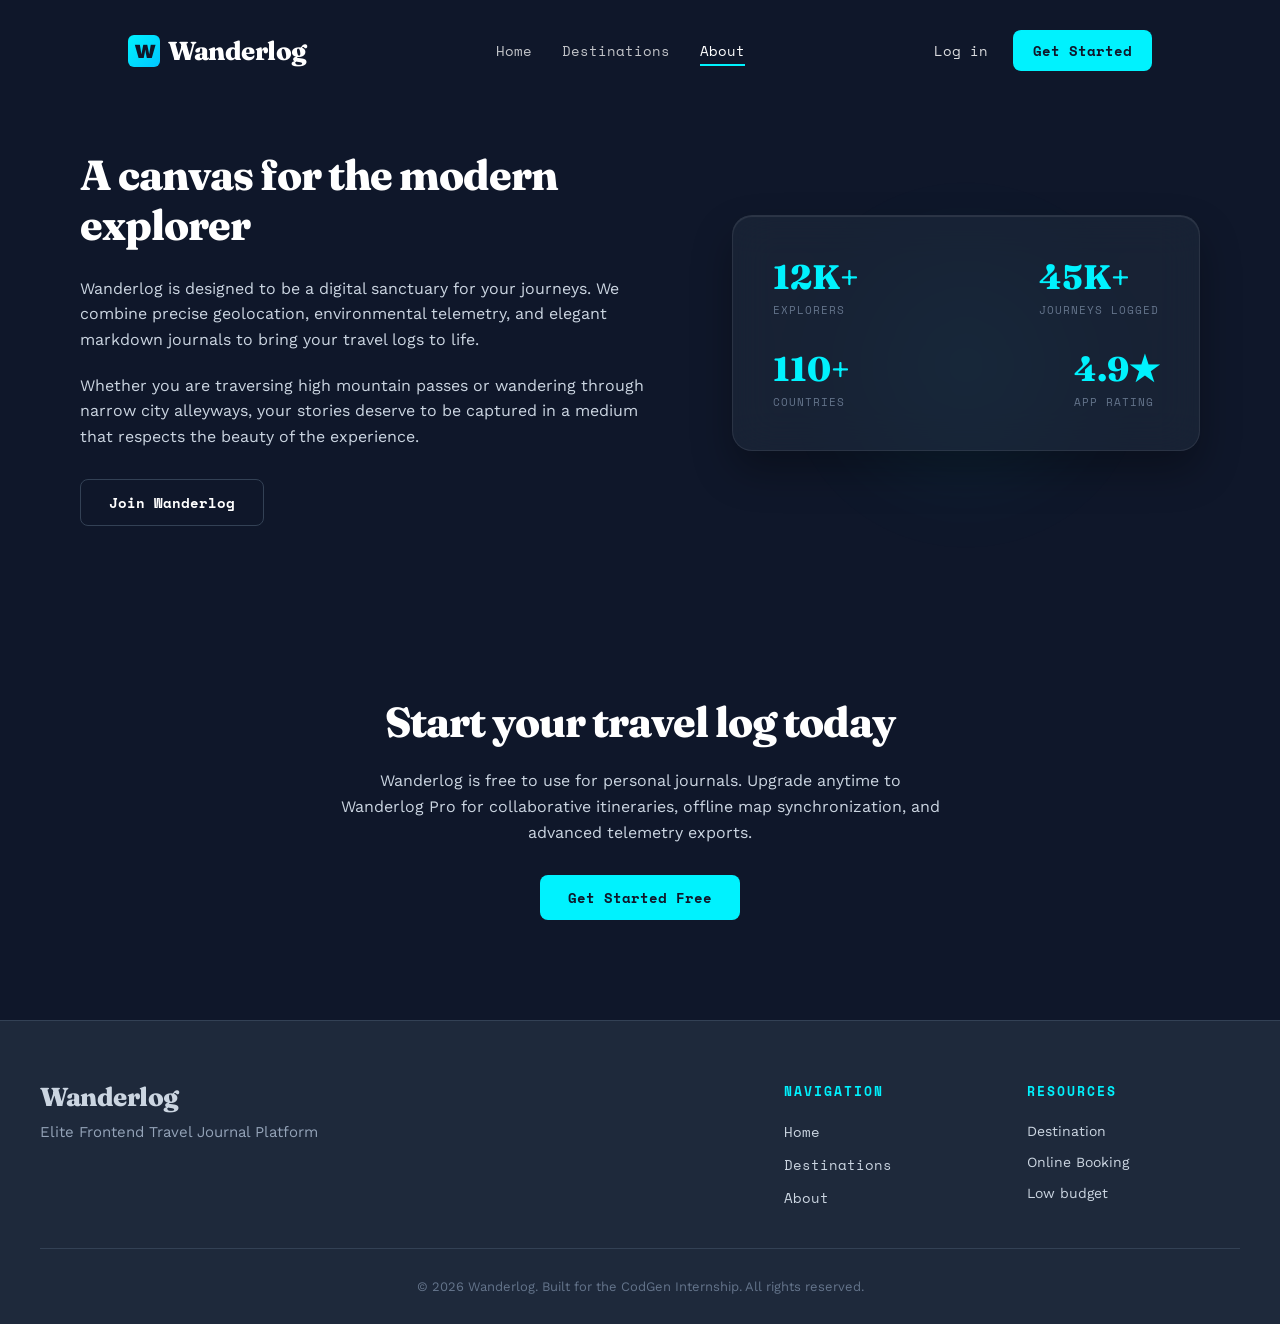
==== about.html @ bf4efef2 "Add CSS styling for header, navigation, and hero section" ====
<!-- Wanderlog - Week 1 Assignment submission -->
<!DOCTYPE html>
<html lang="en">
<head>
    <meta charset="UTF-8">
    <meta name="viewport" content="width=device-width, initial-scale=1.0">
    <title>About Wanderlog — Travel Journal Platform</title>
    <meta name="description" content="A sanctuary for travelers to plan, log, and organize journeys cleanly.">
    <!-- Google Fonts: Fraunces, Work Sans, Space Mono -->
    <link rel="preconnect" href="https://fonts.googleapis.com">
    <link rel="preconnect" href="https://fonts.gstatic.com" crossorigin>
    <link href="https://fonts.googleapis.com/css2?family=Fraunces:wght@600;700&family=Space+Mono:wght@400;700&family=Work+Sans:wght@300;400;500;600;700&display=swap" rel="stylesheet">
    <link rel="stylesheet" href="style.css">
    <style>
        .about {
            padding-top: 140px;
        }
    </style>
</head>
<body>

    
    <header>
        <div class="navbar">
            <a href="index.html" class="logo" id="logo-link">
                <span class="logo-icon">W</span>
                <span class="logo-text">Wanderlog</span>
            </a>
            
            <input type="checkbox" id="menu-toggle" class="menu-toggle-checkbox">
            <label for="menu-toggle" class="menu-toggle-label">☰</label>
            
            <ul class="nav-links">
                <li><a href="index.html" class="nav-link text-mono">Home</a></li>
                <li><a href="destination.html" class="nav-link text-mono" >Destinations</a></li>
                <li><a href="about.html" class="nav-link active text-mono" >About</a></li>
            </ul>

            <div class="auth-buttons">
                <a href="#login" class="signin text-mono" >Log in</a>
                <button class="signup text-mono" >Get Started</button>
            </div>
        </div>
    </header>

    
    <main>
        
        <section class="about" id="about">
            <div class="about-container">
                <div class="about-content">
                    <!-- <span class="category-tag text-mono">Our Ethos</span> -->
                    <h2>A canvas for the modern explorer</h2>
                    <p>
                        Wanderlog is designed to be a digital sanctuary for your journeys. We combine precise geolocation, environmental telemetry, and elegant markdown journals to bring your travel logs to life.
                    </p>
                    <p>
                        Whether you are traversing high mountain passes or wandering through narrow city alleyways, your stories deserve to be captured in a medium that respects the beauty of the experience.
                    </p>
                    <button class="btn-about" id="btn-about-join">Join Wanderlog</button>
                </div>
                <div class="about-stats-panel">
                    <div class="about-stats-glow"></div>
                    <div class="glass-card stats-glass" id="about-stats-card">
                        <div class="stat-row">
                            <div class="stat-item">
                                <span class="stat-number">12K+</span>
                                <span class="stat-desc text-mono">Explorers</span>
                            </div>
                            <div class="stat-item">
                                <span class="stat-number">45K+</span>
                                <span class="stat-desc text-mono">Journeys Logged</span>
                            </div>
                        </div>
                        <div class="stat-row">
                            <div class="stat-item">
                                <span class="stat-number">110+</span>
                                <span class="stat-desc text-mono">Countries</span>
                            </div>
                            <div class="stat-item">
                                <span class="stat-number">4.9★</span>
                                <span class="stat-desc text-mono">App Rating</span>
                            </div>
                        </div>
                    </div>
                </div>
            </div>
        </section>

       
        <section class="pricing" id="pricing">
            <div class="pricing-container">
               
                <h2>Start your travel log today</h2>
                <p>
                    Wanderlog is free to use for personal journals. Upgrade anytime to Wanderlog Pro for collaborative itineraries, offline map synchronization, and advanced telemetry exports.
                </p>
                <button class="btn-pricing" id="btn-pricing-cta">Get Started Free</button>
            </div>
        </section>
    </main>

    
    <footer class="app-footer">
        <div class="footer-container">
            <div class="footer-brand">
                <span class="logo-text">Wanderlog</span>
                <p class="footer-tagline">Elite Frontend Travel Journal Platform</p>
            </div>
            <div class="footer-links">
                <div class="link-group">
                    <h3>Navigation</h3>
                    <ul>
                        <li><a href="index.html" class="text-mono" >Home</a></li>
                        <li><a href="destination.html" class="text-mono" >Destinations</a></li>
                        <li><a href="about.html" class="text-mono" >About</a></li>
                    </ul>
                </div>
                <div class="link-group">
                    <h3>Resources</h3>
                    <ul>
                        <li><a href="https://fonts.google.com/" target="_blank" >Destination</a></li>
                        <li><a href="https://css-tricks.com/" target="_blank" >Online Booking</a></li>
                        <li><a href="https://developer.mozilla.org/" target="_blank" >Low budget</a></li>
                    </ul>
                </div>
            </div>
        </div>
        <div class="footer-bottom">
            <p>&copy; 2026 Wanderlog. Built for the CodGen Internship. All rights reserved.</p>
        </div>
    </footer>

</body>
</html>
---- style.css ----
* {
  margin: 0;
  padding: 0;
  box-sizing: border-box;
}


body {
  font-family: 'Work Sans', sans-serif;
  color: #cbd5e1;
  background-color: #0f172a;
}

h1, h2, h3 {
  font-family: 'Fraunces', serif;
  color: white;
}

button,
.text-mono {
  font-family: 'Space Mono', monospace;
}


.webkit-scrollbar {
  width: 8px;
}

::-webkit-scrollbar-track {
  background: #0f172a;
}

::-webkit-scrollbar-thumb {
  background: #334155;
  border-radius: 4px;
}

::-webkit-scrollbar-thumb:hover {
  background: #00f2fe;
}



header {
  position: absolute;
  top: 0;
  left: 0;
  right: 0;
  z-index: 1000;
  background: transparent;
  width: 100%;
}

.navbar {
  display: flex;
  justify-content: space-between;
  align-items: center;
  padding: 30px 10%;
  width: 100%;
}


.logo {
  display: flex;
  align-items: center;
  gap: 8px;
  text-decoration: none;
  color: white;
}

.logo-icon {
  background: linear-gradient(135deg, #00f2fe 0%, #00c6ff 100%);
  color: #0f172a;
  font-family: 'Work Sans', sans-serif;
  font-weight: 900;
  font-size: 20px;
  width: 32px;
  height: 32px;
  display: flex;
  align-items: center;
  justify-content: center;
  border-radius: 6px;
  letter-spacing: -1px;
}

.logo-text {
  font-family: 'Fraunces', serif;
  font-size: 26px;
  font-weight: 800;
  letter-spacing: -0.5px;
}


.nav-links {
  list-style: none;
  display: flex;
  gap: 30px;
}

.nav-links li a {
  text-decoration: none;
  color: rgba(255, 255, 255, 0.75);
  font-size: 14px;
  transition: 0.2s;
  padding: 5px 0;
  position: relative;
}

.nav-links li a:hover,
.nav-links li a.active {
  color: white;
}

.nav-links li a::after {
  content: '';
  position: absolute;
  bottom: 0;
  left: 0;
  width: 0;
  height: 2px;
  background: #00f2fe;
  transition: 0.2s;
}

.nav-links li a:hover::after,
.nav-links li a.active::after {
  width: 100%;
}


.auth-buttons {
  display: flex;
  align-items: center;
  gap: 25px;
}


.signin {
  text-decoration: none;
  color: rgba(255, 255, 255, 0.85);
  font-size: 14px;
  transition: 0.2s;
}

.signin:hover {
  color: #00f2fe;
}


.signup {
  padding: 10px 20px;
  border: none;
  background: #00f2fe;
  color: #0f172a;
  cursor: pointer;
  border-radius: 8px;
  font-weight: 700;
  font-size: 14px;
  transition: 0.3s cubic-bezier(0.34, 1.56, 0.64, 1);
}

.signup:hover {
  background: #05d5e0;
  transform: translateY(-2px) scale(1.02);
  box-shadow: 0 4px 15px rgba(0, 242, 254, 0.4);
}


.menu-toggle-checkbox {
  display: none;
}

.menu-toggle-label {
  display: none;
  font-size: 28px;
  color: white;
  cursor: pointer;
  user-select: none;
}



.hero {
  position: relative;
  display: flex;
  align-items: center;
  justify-content: flex-end; /* right bank alignment to match layout when flipped */
  min-height: 85vh;
  padding: 160px 10% 80px;
  background: url("https://images.unsplash.com/photo-1542718610-a1d656d1884c?auto=format&fit=crop&w=1600&q=80") no-repeat center/cover;
  transform: scaleX(-1); /* cabin mirrored to right */
}

.hero-overlay {
  position: absolute;
  top: 0;
  left: 0;
  width: 100%;
  height: 100%;
  background: linear-gradient(180deg, rgba(15, 23, 42, 0.4) 0%, rgba(15, 23, 42, 0.75) 100%);
  z-index: 1;
}

.hero-container {
  width: 100%;
  max-width: 1200px;
  margin: 0 auto;
  position: relative;
  z-index: 2;
  transform: scaleX(-1); /* text flipped back to normal */
}

.hero-content {
  max-width: 580px;
  display: flex;
  flex-direction: column;
  align-items: flex-start;
  text-align: left;
}

.hero h1 {
  font-family: 'Work Sans', sans-serif;
  font-size: 56px;
  font-weight: 800;
  line-height: 1.15;
  letter-spacing: -1px;
  color: white;
  margin-bottom: 15px;
  text-shadow: 0 2px 10px rgba(0, 0, 0, 0.5);
}

.hero p {
  font-size: 18px;
  color: rgba(255, 255, 255, 0.85);
  margin-bottom: 35px;
  text-shadow: 0 1px 5px rgba(0, 0, 0, 0.4);
}


.search-bar {
  background: white;
  padding: 6px;
  border-radius: 30px;
  display: flex;
  width: 100%;
  max-width: 480px;
  box-shadow: 0 8px 30px rgba(0, 0, 0, 0.35);
  margin-bottom: 50px;
}

.search-input-wrapper {
  display: flex;
  align-items: center;
  flex: 1;
  padding-left: 15px;
  gap: 8px;
}

.search-icon-svg {
  flex-shrink: 0;
  opacity: 0.6;
}

.search-bar input {
  width: 100%;
  border: none;
  outline: none;
  font-size: 15px;
  font-family: 'Work Sans', sans-serif;
  color: #1e293b;
}

.search-bar input::placeholder {
  color: #64748b;
}

.search-bar button {
  background: #00f2fe;
  color: #0f172a;
  border: none;
  padding: 10px 28px;
  border-radius: 30px;
  font-size: 14px;
  font-weight: 700;
  cursor: pointer;
  transition: background 0.2s;
}

.search-bar button:hover {
  background: #05d5e0;
}


.categories {
  width: 100%;
}

.categories-title {
  display: block;
  font-size: 12px;
  font-weight: 700;
  color: rgba(255, 255, 255, 0.6);
  text-transform: uppercase;
  letter-spacing: 2px;
  margin-bottom: 15px;
}

.categories-grid {
  display: flex;
  gap: 15px;
  flex-wrap: wrap;
}

.category-card {
  position: relative;
  width: 160px;
  height: 100px;
  border-radius: 12px;
  background-size: cover;
  background-position: center;
  display: flex;
  align-items: flex-end;
  padding: 12px 15px;
  overflow: hidden;
  border: 1px solid rgba(255, 255, 255, 0.1);
  box-shadow: 0 4px 10px rgba(0, 0, 0, 0.2);
  transition: transform 0.4s cubic-bezier(0.34, 1.56, 0.64, 1);
}

.category-card:hover {
  transform: translateY(-4px);
  border-color: #00f2fe;
}

.category-card .card-overlay {
  position: absolute;
  top: 0;
  left: 0;
  width: 100%;
  height: 100%;
  background: linear-gradient(180deg, transparent 40%, rgba(15, 23, 42, 0.85) 100%);
  z-index: 1;
}

.category-card .category-name {
  position: relative;
  z-index: 2;
  font-size: 13px;
  color: white;
}



.destinations {
  max-width: 1200px;
  margin: 0 auto;
  padding: 100px 40px;
  width: 100%;
}

.section-header {
  text-align: center;
  margin-bottom: 60px;
  display: flex;
  flex-direction: column;
  align-items: center;
}

.category-tag {
  font-size: 12px;
  font-weight: 700;
  color: #00f2fe;
  text-transform: uppercase;
  letter-spacing: 2px;
  margin-bottom: 10px;
  padding: 4px 12px;
  background-color: rgba(0, 242, 254, 0.08);
  border-radius: 4px;
  border: 1px solid rgba(0, 242, 254, 0.2);
}

.destinations h2 {
  font-size: 42px;
  font-weight: 800;
  margin-bottom: 15px;
  letter-spacing: -1px;
}

.destinations p {
  font-size: 17px;
  color: #94a3b8;
  max-width: 600px;
}

.destinations-grid {
  display: grid;
  grid-template-columns: repeat(3, 1fr);
  gap: 30px;
}


.glass-card {
  background: rgba(30, 41, 59, 0.65);
  backdrop-filter: blur(20px);
  -webkit-backdrop-filter: blur(20px);
  border: 1px solid rgba(255, 255, 255, 0.08);
  border-radius: 20px;
  padding: 35px;
  width: 100%;
  box-shadow: 0 20px 40px rgba(0, 0, 0, 0.3),
              inset 0 1px 1px rgba(255, 255, 255, 0.1);
  position: relative;
  z-index: 1;
  transition: transform 0.4s cubic-bezier(0.34, 1.56, 0.64, 1);
}

.glass-card:hover {
  transform: translateY(-8px);
  border-color: rgba(0, 242, 254, 0.3);
}

.card-image {
  width: 100%;
  height: 180px;
  background-size: cover;
  background-position: center;
  border-radius: 12px;
  margin-bottom: 20px;
}

.destination-card {
  height: 100%;
  display: flex;
  flex-direction: column;
  justify-content: space-between;
}

.card-header {
  display: flex;
  justify-content: space-between;
  align-items: center;
  margin-bottom: 20px;
}

.badge {
  font-size: 11px;
  color: white;
  background-color: #334155;
  padding: 4px 10px;
  border-radius: 4px;
  font-weight: 700;
}

.coordinates {
  font-size: 11px;
  color: #00f2fe;
  font-weight: 700;
}

.card-title {
  font-size: 28px;
  font-weight: 700;
  margin-bottom: 12px;
  color: white;
}

.card-excerpt {
  font-size: 15px;
  color: #cbd5e1;
  margin-bottom: 30px;
  line-height: 1.6;
}

.card-footer {
  display: flex;
  align-items: center;
  gap: 12px;
  font-size: 12px;
  border-top: 1px solid rgba(255, 255, 255, 0.08);
  padding-top: 20px;
}

.stat-label {
  color: #64748b;
}

.stat-value {
  color: white;
  font-weight: 700;
}

.divider {
  color: #475569;
}



.about {
  max-width: 1200px;
  margin: 0 auto;
  padding: 100px 40px;
  width: 100%;
}

.about-container {
  display: grid;
  grid-template-columns: 1.1fr 0.9fr;
  gap: 80px;
  align-items: center;
}

.about-content {
  display: flex;
  flex-direction: column;
  align-items: flex-start;
}

.about-content h2 {
  font-size: 42px;
  font-weight: 800;
  line-height: 1.2;
  margin-top: 10px;
  margin-bottom: 25px;
  letter-spacing: -1px;
}

.highlight-text {
  background: linear-gradient(135deg, #38bdf8 0%, #00f2fe 100%);
  /* -webkit-background-clip: text; */
  -webkit-text-fill-color: transparent;
}

.about-content p {
  color: #cbd5e1;
  margin-bottom: 20px;
  font-size: 16px;
  line-height: 1.6;
}

.btn-about {
  padding: 12px 28px;
  border: 1px solid #334155;
  background: transparent;
  color: white;
  border-radius: 8px;
  font-size: 14px;
  font-weight: 600;
  cursor: pointer;
  transition: 0.3s;
  margin-top: 10px;
}

.btn-about:hover {
  background: #1e293b;
  border-color: #00f2fe;
}

.about-stats-panel {
  display: flex;
  justify-content: center;
  position: relative;
  width: 100%;
}

.about-stats-glow {
  position: absolute;
  width: 300px;
  height: 300px;
  background: radial-gradient(circle, rgba(0, 242, 254, 0.1) 0%, transparent 70%);
  filter: blur(40px);
  z-index: 0;
  pointer-events: none;
}

.stats-glass {
  z-index: 1;
  display: flex;
  flex-direction: column;
  gap: 30px;
  padding: 40px;
}

.stat-row {
  display: flex;
  justify-content: space-between;
  gap: 40px;
}

.stat-item {
  display: flex;
  flex-direction: column;
  gap: 4px;
}

.stat-number {
  font-family: 'Fraunces', serif;
  font-size: 34px;
  font-weight: 800;
  color: #00f2fe;
}

.stat-desc {
  font-size: 11px;
  color: #64748b;
  text-transform: uppercase;
  letter-spacing: 1px;
}


/* PRICING */.pricing {
  max-width: 1200px;
  margin: 0 auto;
  padding: 60px 40px 100px;
  width: 100%;
}

.pricing-container {
  display: flex;
  flex-direction: column;
  align-items: center;
  text-align: center;
}

.pricing h2 {
  font-size: 42px;
  font-weight: 800;
  margin-top: 10px;
  margin-bottom: 20px;
  letter-spacing: -1px;
}

.pricing p {
  font-size: 16px;
  color: #cbd5e1;
  max-width: 600px;
  margin-bottom: 30px;
  line-height: 1.6;
}

.btn-pricing {
  padding: 12px 28px;
  border: none;
  background: #00f2fe;
  color: #0f172a;
  border-radius: 8px;
  font-size: 14px;
  font-weight: 700;
  cursor: pointer;
  transition: background 0.2s;
}

.btn-pricing:hover {
  background: #05d5e0;
}


/* FOOTER */
.app-footer {
  background-color: #1e293b;
  border-top: 1px solid #334155;
  padding: 60px 40px 30px;
  width: 100%;
}

.footer-container {
  max-width: 1200px;
  margin: 0 auto;
  display: grid;
  grid-template-columns: 1.5fr 1fr;
  gap: 60px;
  margin-bottom: 40px;
}

.footer-brand {
  display: flex;
  flex-direction: column;
  gap: 10px;
}

.footer-tagline {
  font-size: 15px;
  color: #94a3b8;
}

.footer-links {
  display: grid;
  grid-template-columns: 1fr 1fr;
  gap: 30px;
}

.link-group h3 {
  font-family: 'Space Mono', monospace;
  font-size: 13px;
  text-transform: uppercase;
  letter-spacing: 2px;
  color: #00f2fe;
  margin-bottom: 20px;
}

.link-group ul {
  list-style: none;
  display: flex;
  flex-direction: column;
  gap: 12px;
}

.link-group a {
  font-size: 14px;
  color: #cbd5e1;
  text-decoration: none;
  transition: 0.2s;
}

.link-group a:hover {
  color: #00f2fe;
  padding-left: 4px;
}

.footer-bottom {
  max-width: 1200px;
  margin: 0 auto;
  border-top: 1px solid #334155;
  padding-top: 30px;
  display: flex;
  justify-content: center;
  text-align: center;
  font-size: 13px;
  color: #64748b;
}


/* RESPONSIVE */
@media (max-width: 1024px) {
  .hero-container {
    gap: 30px;
  }
  
  .destinations-grid {
    grid-template-columns: repeat(2, 1fr);
    gap: 20px;
  }
  
  .about-container {
    gap: 40px;
  }
}

@media (max-width: 768px) {
  .navbar {
    padding: 10px 15px; 
  }

  .nav-links {
    display: none; 
    flex-direction: column;
    background: #0b1c3d;
    position: absolute;
    top: 62px;
    right: 0;
    width: 100%;
    text-align: center;
    padding: 20px 0;
    box-shadow: 0 10px 15px rgba(0, 0, 0, 0.25);
  }

  .nav-links li {
    margin: 10px 0;
  }

  /* show class */
  #menu-toggle:checked ~ .nav-links {
    display: flex;
    z-index: 100;
  }

  .menu-toggle-label {
    display: block;
    margin-left: auto;
    margin-right: 15px;
    z-index: 101;
  }

  .auth-buttons {
    display: none; 
  }

  .logo {
    font-size: 18px;
  }

  /* hero mobile fix */
  .hero {
    padding: 120px 20px 60px;
    min-height: auto;
    transform: none;
  }

  .hero-container {
    transform: none;
  }

  .hero-content {
    align-items: center;
    text-align: center;
    max-width: 100%;
  }

  .hero h1 {
    font-size: 32px;
  }

  .hero p {
    font-size: 16px;
  }

  .search-bar {
    flex-direction: column;
    border-radius: 15px;
    padding: 8px;
    gap: 8px;
  }

  .search-input-wrapper {
    padding-left: 5px;
    width: 100%;
  }

  .search-bar input {
    text-align: center;
  }

  .search-bar button {
    width: 100%;
    border-radius: 10px;
  }

  .categories {
    display: flex;
    flex-direction: column;
    align-items: center;
  }

  .categories-grid {
    justify-content: center;
  }

  /* destinations mobile fix */
  .destinations {
    padding: 60px 20px;
  }

  .destinations h2 {
    font-size: 32px;
  }

  .destinations-grid {
    grid-template-columns: 1fr;
    gap: 30px;
  }

  /* about mobile fix */
  .about {
    padding: 60px 20px;
  }

  .about-container {
    grid-template-columns: 1fr;
    gap: 50px;
    text-align: center;
  }

  .about-content {
    align-items: center;
  }

  .about-content h2 {
    font-size: 32px;
  }

  .about-stats-panel {
    justify-content: center;
  }

  .stats-glass {
    max-width: 440px;
    margin: 0 auto;
    padding: 30px;
  }

  /* pricing mobile fix */
  .pricing {
    padding: 40px 20px 60px;
  }

  .pricing h2 {
    font-size: 32px;
  }

  /* footer mobile fix */
  .footer-container {
    grid-template-columns: 1fr;
    gap: 40px;
    text-align: center;
  }

  .footer-links {
    justify-items: center;
    text-align: center;
  }
  
  .link-group ul {
    align-items: center;
  }
}

/* MOBILE FIX */
@media (max-width: 360px) {
  .navbar {
    padding: 10px;
  }
  
  .nav-links li {
    margin: 8px 0;
  }

  .logo-text {
    font-size: 20px;
  }

  .hero h1 {
    font-size: 26px;
  }

  .card-title {
    font-size: 24px;
  }

  .destinations h2 {
    font-size: 26px;
  }

  .about-content h2 {
    font-size: 26px;
  }

  .stats-glass {
    padding: 20px;
  }

  .stat-row {
    gap: 15px;
  }

  .stat-number {
    font-size: 28px;
  }
}


.contact{
  padding:40px 15px;
  text-align:center;
  background:#f8fafc;
  text-align: center;
}

.contact h2{
  font-size:32px;
  margin-bottom:10px;
}

.contact p{
  color:#666;
  margin-bottom:30px;
}

.contact-container{
  display:flex;
  justify-content:center;
  gap:40px;
  flex-wrap:wrap;
}

.contact-form{
  display:flex;
  flex-direction:column;
  gap:15px;
  width:300px;
}

.contact-form input,
.contact-form textarea{
  padding:12px;
  border:1px solid #ccc;
  border-radius:8px;
  outline:none;
}

.contact-form button{
  background:#38bdf8;
  color:white;
  border:none;
  padding:12px;
  border-radius:25px;
  cursor:pointer;
}

.contact-form button:hover{
  background:#0ea5e9;
}

.contact-info{
  max-width:300px;
  text-align:left;
}

.contact-info h3{
  margin-bottom:15px;
}

.map iframe{
  width:100%;
  height:300px;
  border:none;
}

@media(max-width:768px){
  .contact-container{
    flex-direction:column;
    align-items:center;
  }

  .contact-info{
    text-align:center;
  }
}
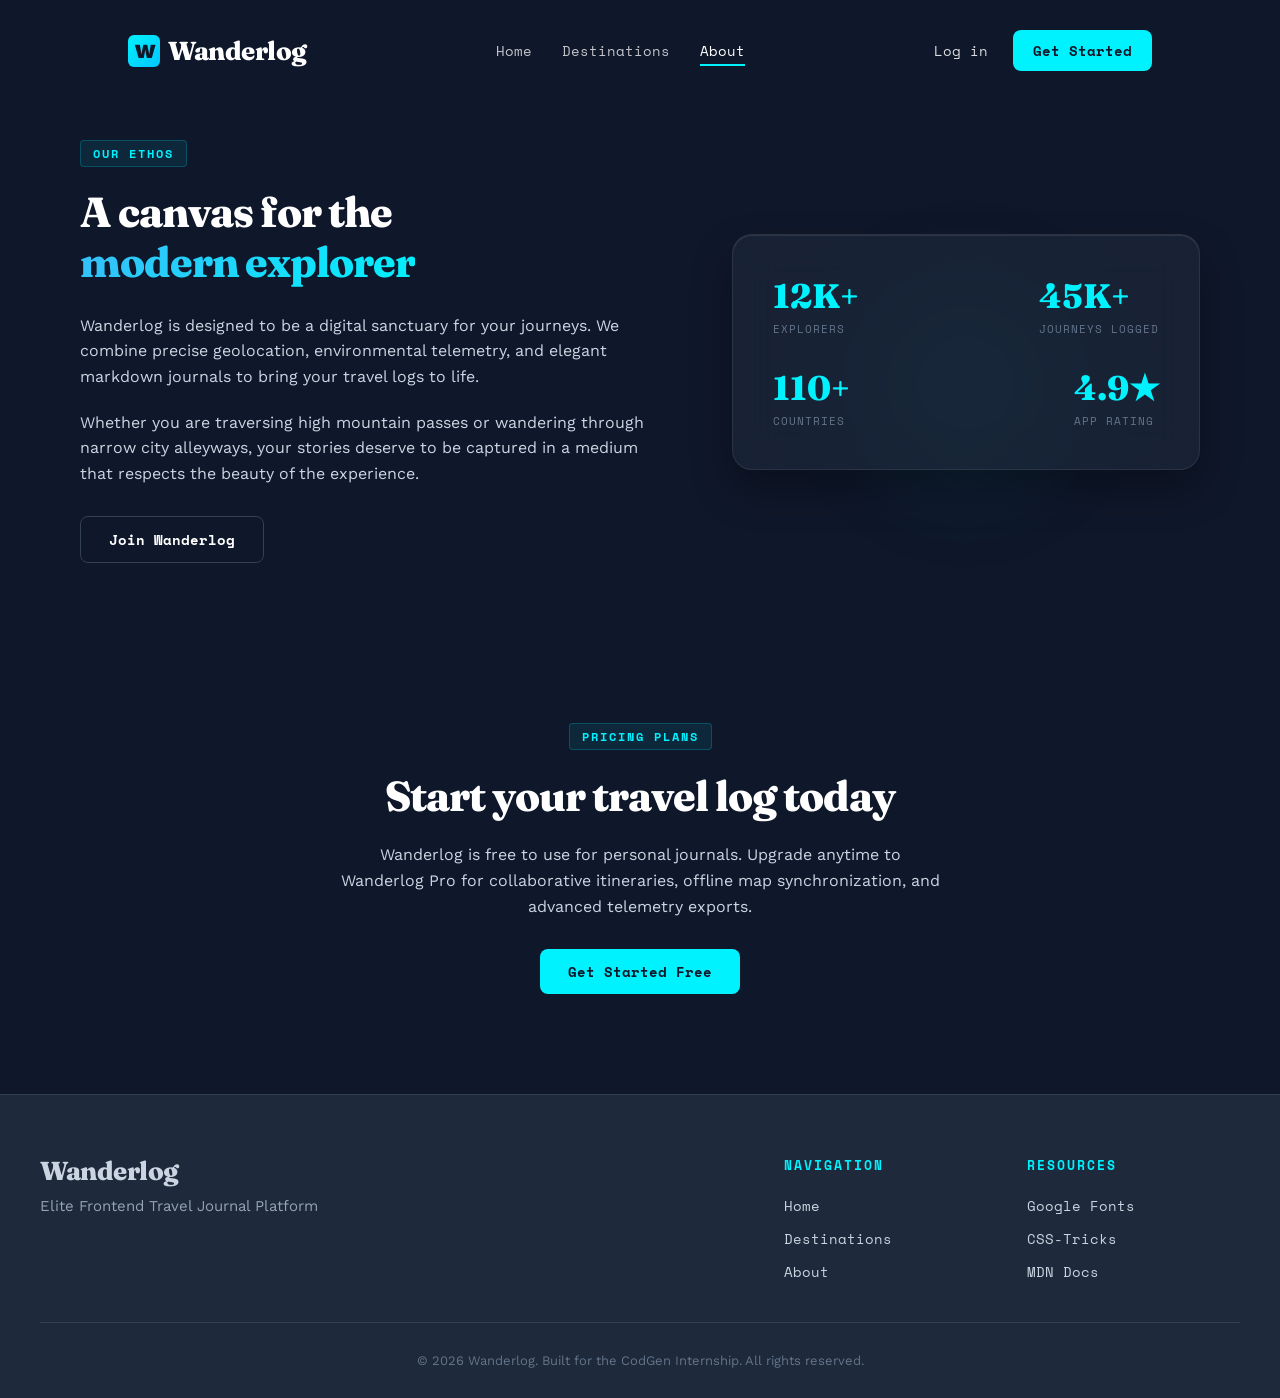
==== commit 7c725aee: "Add mobile responsiveness and final cleanup" ====
--- a/about.html
+++ b/about.html
@@ -31,14 +31,14 @@
             <label for="menu-toggle" class="menu-toggle-label">☰</label>
             
             <ul class="nav-links">
-                <li><a href="index.html" class="nav-link text-mono">Home</a></li>
-                <li><a href="destination.html" class="nav-link text-mono" >Destinations</a></li>
-                <li><a href="about.html" class="nav-link active text-mono" >About</a></li>
+                <li><a href="index.html" class="nav-link text-mono" id="nav-link-home">Home</a></li>
+                <li><a href="destination.html" class="nav-link text-mono" id="nav-link-destinations">Destinations</a></li>
+                <li><a href="about.html" class="nav-link active text-mono" id="nav-link-about">About</a></li>
             </ul>
 
             <div class="auth-buttons">
-                <a href="#login" class="signin text-mono" >Log in</a>
-                <button class="signup text-mono" >Get Started</button>
+                <a href="#login" class="signin text-mono" id="link-header-login">Log in</a>
+                <button class="signup text-mono" id="btn-header-start">Get Started</button>
             </div>
         </div>
     </header>
@@ -49,8 +49,8 @@
         <section class="about" id="about">
             <div class="about-container">
                 <div class="about-content">
-                    <!-- <span class="category-tag text-mono">Our Ethos</span> -->
-                    <h2>A canvas for the modern explorer</h2>
+                    <span class="category-tag text-mono">Our Ethos</span>
+                    <h2>A canvas for the <br><span class="highlight-text">modern explorer</span></h2>
                     <p>
                         Wanderlog is designed to be a digital sanctuary for your journeys. We combine precise geolocation, environmental telemetry, and elegant markdown journals to bring your travel logs to life.
                     </p>
@@ -90,7 +90,7 @@
        
         <section class="pricing" id="pricing">
             <div class="pricing-container">
-               
+                <span class="category-tag text-mono">Pricing Plans</span>
                 <h2>Start your travel log today</h2>
                 <p>
                     Wanderlog is free to use for personal journals. Upgrade anytime to Wanderlog Pro for collaborative itineraries, offline map synchronization, and advanced telemetry exports.
@@ -111,17 +111,17 @@
                 <div class="link-group">
                     <h3>Navigation</h3>
                     <ul>
-                        <li><a href="index.html" class="text-mono" >Home</a></li>
-                        <li><a href="destination.html" class="text-mono" >Destinations</a></li>
-                        <li><a href="about.html" class="text-mono" >About</a></li>
+                        <li><a href="index.html" class="text-mono" id="link-footer-home">Home</a></li>
+                        <li><a href="destination.html" class="text-mono" id="link-footer-destinations">Destinations</a></li>
+                        <li><a href="about.html" class="text-mono" id="link-footer-about">About</a></li>
                     </ul>
                 </div>
                 <div class="link-group">
                     <h3>Resources</h3>
                     <ul>
-                        <li><a href="https://fonts.google.com/" target="_blank" >Destination</a></li>
-                        <li><a href="https://css-tricks.com/" target="_blank" >Online Booking</a></li>
-                        <li><a href="https://developer.mozilla.org/" target="_blank" >Low budget</a></li>
+                        <li><a href="https://fonts.google.com/" target="_blank" rel="noopener noreferrer" class="text-mono" id="link-footer-google-fonts">Google Fonts</a></li>
+                        <li><a href="https://css-tricks.com/" target="_blank" rel="noopener noreferrer" class="text-mono" id="link-footer-css-tricks">CSS-Tricks</a></li>
+                        <li><a href="https://developer.mozilla.org/" target="_blank" rel="noopener noreferrer" class="text-mono" id="link-footer-mdn">MDN Docs</a></li>
                     </ul>
                 </div>
             </div>
--- a/style.css
+++ b/style.css
@@ -527,7 +527,7 @@
 
 .highlight-text {
   background: linear-gradient(135deg, #38bdf8 0%, #00f2fe 100%);
-  /* -webkit-background-clip: text; */
+  -webkit-background-clip: text;
   -webkit-text-fill-color: transparent;
 }
 
@@ -956,83 +956,3 @@
     font-size: 28px;
   }
 }
-
-
-.contact{
-  padding:40px 15px;
-  text-align:center;
-  background:#f8fafc;
-  text-align: center;
-}
-
-.contact h2{
-  font-size:32px;
-  margin-bottom:10px;
-}
-
-.contact p{
-  color:#666;
-  margin-bottom:30px;
-}
-
-.contact-container{
-  display:flex;
-  justify-content:center;
-  gap:40px;
-  flex-wrap:wrap;
-}
-
-.contact-form{
-  display:flex;
-  flex-direction:column;
-  gap:15px;
-  width:300px;
-}
-
-.contact-form input,
-.contact-form textarea{
-  padding:12px;
-  border:1px solid #ccc;
-  border-radius:8px;
-  outline:none;
-}
-
-.contact-form button{
-  background:#38bdf8;
-  color:white;
-  border:none;
-  padding:12px;
-  border-radius:25px;
-  cursor:pointer;
-}
-
-.contact-form button:hover{
-  background:#0ea5e9;
-}
-
-.contact-info{
-  max-width:300px;
-  text-align:left;
-}
-
-.contact-info h3{
-  margin-bottom:15px;
-}
-
-.map iframe{
-  width:100%;
-  height:300px;
-  border:none;
-}
-
-@media(max-width:768px){
-  .contact-container{
-    flex-direction:column;
-    align-items:center;
-  }
-
-  .contact-info{
-    text-align:center;
-  }
-}
-
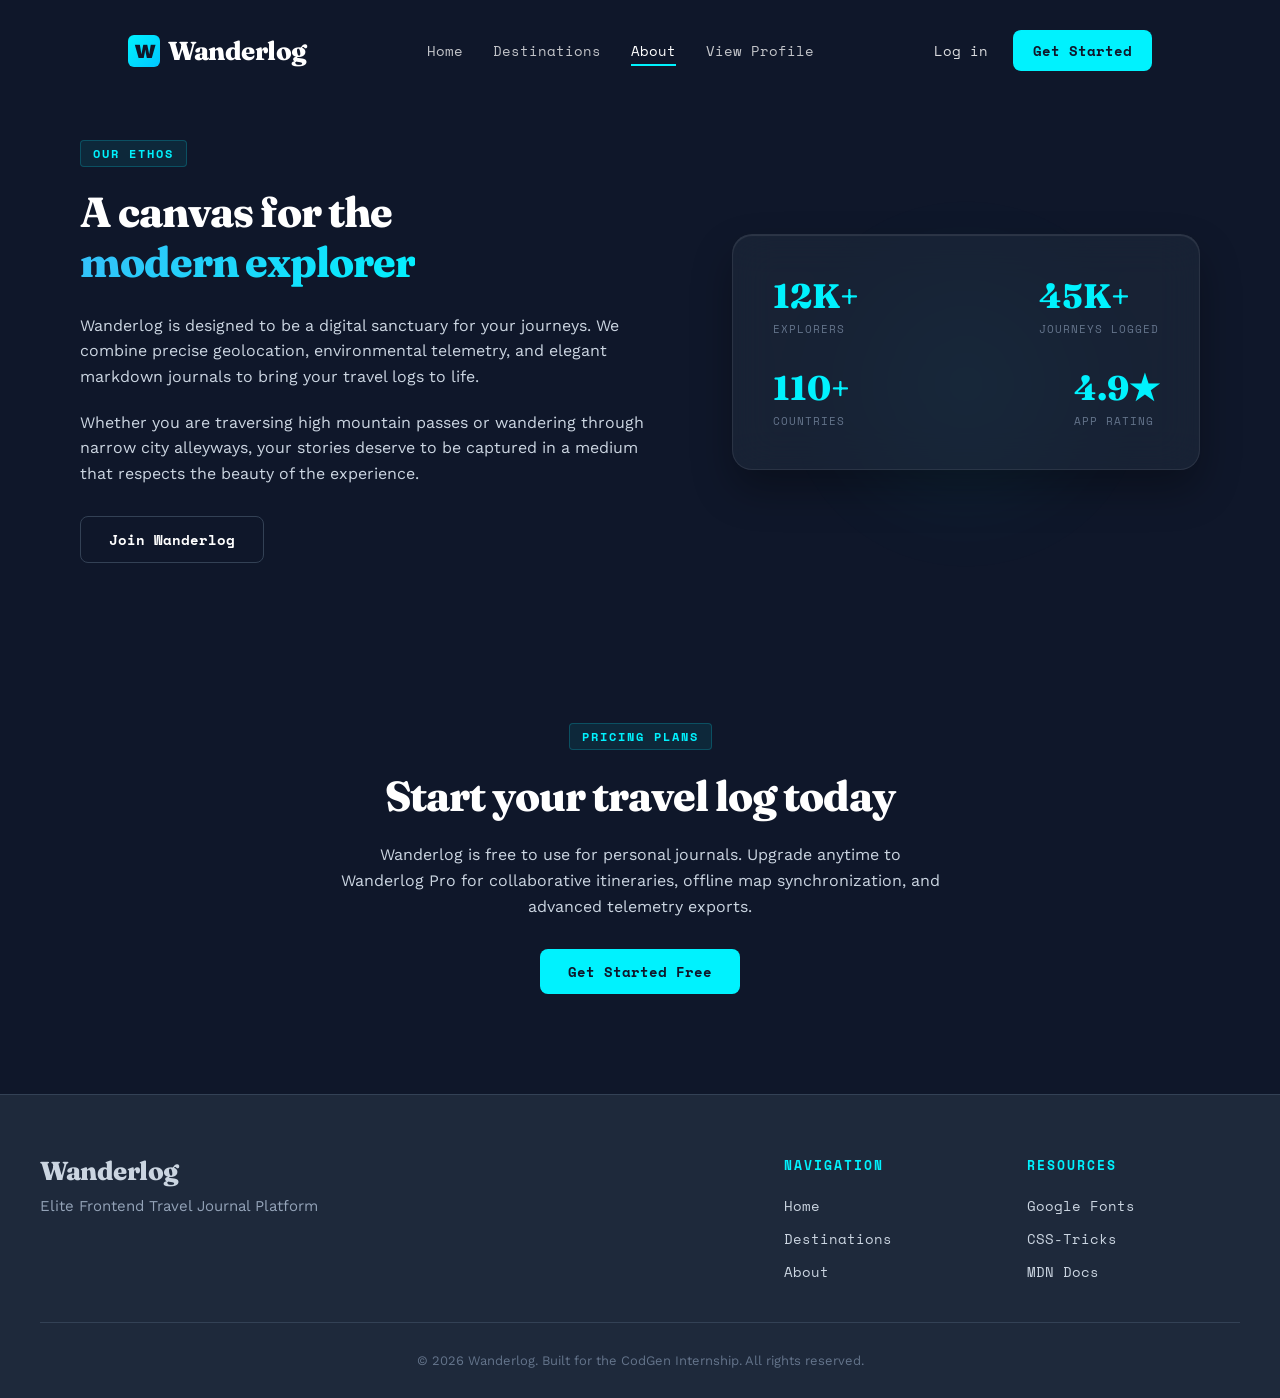
==== commit 7a307c78: "Add traveler profile page and routing" ====
--- a/about.html
+++ b/about.html
@@ -1,4 +1,4 @@
-<!-- Wanderlog - Week 1 Assignment submission -->
+
 <!DOCTYPE html>
 <html lang="en">
 <head>
@@ -6,7 +6,7 @@
     <meta name="viewport" content="width=device-width, initial-scale=1.0">
     <title>About Wanderlog — Travel Journal Platform</title>
     <meta name="description" content="A sanctuary for travelers to plan, log, and organize journeys cleanly.">
-    <!-- Google Fonts: Fraunces, Work Sans, Space Mono -->
+    
     <link rel="preconnect" href="https://fonts.googleapis.com">
     <link rel="preconnect" href="https://fonts.gstatic.com" crossorigin>
     <link href="https://fonts.googleapis.com/css2?family=Fraunces:wght@600;700&family=Space+Mono:wght@400;700&family=Work+Sans:wght@300;400;500;600;700&display=swap" rel="stylesheet">
@@ -34,6 +34,7 @@
                 <li><a href="index.html" class="nav-link text-mono" id="nav-link-home">Home</a></li>
                 <li><a href="destination.html" class="nav-link text-mono" id="nav-link-destinations">Destinations</a></li>
                 <li><a href="about.html" class="nav-link active text-mono" id="nav-link-about">About</a></li>
+                <li><a href="profile.html?user=sakshikolekar" class="nav-link text-mono" id="nav-link-profile">View Profile</a></li>
             </ul>
 
             <div class="auth-buttons">
@@ -131,5 +132,30 @@
         </div>
     </footer>
 
+    <script>
+        // Parse current username from URL query parameters (default to 'sakshikolekar')
+        var params = new URLSearchParams(window.location.search);
+        var currentProfileUsername = params.get("user") || "sakshikolekar";
+
+        // Update navigation links to preserve the user query parameter
+        var logoLink = document.getElementById("logo-link");
+        if (logoLink) logoLink.href = "index.html?user=" + currentProfileUsername;
+        var navHome = document.getElementById("nav-link-home");
+        if (navHome) navHome.href = "index.html?user=" + currentProfileUsername;
+        var navDest = document.getElementById("nav-link-destinations");
+        if (navDest) navDest.href = "destination.html?user=" + currentProfileUsername;
+        var navAbout = document.getElementById("nav-link-about");
+        if (navAbout) navAbout.href = "about.html?user=" + currentProfileUsername;
+        var navProfile = document.getElementById("nav-link-profile");
+        if (navProfile) navProfile.href = "profile.html?user=" + currentProfileUsername;
+
+        // Footer links
+        var footerHome = document.getElementById("link-footer-home");
+        if (footerHome) footerHome.href = "index.html?user=" + currentProfileUsername;
+        var footerDest = document.getElementById("link-footer-destinations");
+        if (footerDest) footerDest.href = "destination.html?user=" + currentProfileUsername;
+        var footerAbout = document.getElementById("link-footer-about");
+        if (footerAbout) footerAbout.href = "about.html?user=" + currentProfileUsername;
+    </script>
 </body>
 </html>
--- a/style.css
+++ b/style.css
@@ -42,7 +42,7 @@
 
 
 
-header {
+body > header {
   position: absolute;
   top: 0;
   left: 0;
@@ -440,6 +440,8 @@
   display: flex;
   justify-content: space-between;
   align-items: center;
+  flex-wrap: wrap;
+  gap: 8px;
   margin-bottom: 20px;
 }
 
@@ -450,12 +452,17 @@
   padding: 4px 10px;
   border-radius: 4px;
   font-weight: 700;
+  white-space: nowrap;
 }
 
 .coordinates {
   font-size: 11px;
   color: #00f2fe;
   font-weight: 700;
+  white-space: nowrap;
+  overflow: hidden;
+  text-overflow: ellipsis;
+  max-width: 150px;
 }
 
 .card-title {
@@ -466,10 +473,14 @@
 }
 
 .card-excerpt {
-  font-size: 15px;
+  font-size: 14px;
   color: #cbd5e1;
-  margin-bottom: 30px;
-  line-height: 1.6;
+  margin-bottom: 20px;
+  line-height: 1.5;
+  white-space: pre-line;
+  max-height: 120px;
+  overflow-y: auto;
+  padding-right: 5px;
 }
 
 .card-footer {
@@ -956,3 +967,336 @@
     font-size: 28px;
   }
 }
+
+/* --- Week 2 CRUD Styling --- */
+.add-trip-container {
+  display: flex;
+  justify-content: center;
+  margin-top: -20px;
+  margin-bottom: 40px;
+}
+.add-btn {
+  padding: 12px 28px;
+  border: none;
+  background: linear-gradient(135deg, #00f2fe 0%, #00c6ff 100%);
+  color: #0f172a;
+  cursor: pointer;
+  border-radius: 8px;
+  font-weight: 700;
+  font-size: 14px;
+  transition: 0.3s cubic-bezier(0.34, 1.56, 0.64, 1);
+}
+.add-btn:hover {
+  background: #05d5e0;
+  transform: translateY(-2px);
+  box-shadow: 0 4px 15px rgba(0, 242, 254, 0.4);
+}
+.card-actions {
+  display: flex;
+  flex-direction: row;
+  gap: 8px;
+}
+
+.edit-btn, .delete-btn {
+  padding: 8px 16px;
+  border: none;
+  border-radius: 6px;
+  cursor: pointer;
+  font-weight: 700;
+  font-size: 12px;
+  transition: all 0.2s;
+}
+.edit-btn {
+  background: rgba(0, 242, 254, 0.1);
+  color: #00f2fe;
+  border: 1px solid rgba(0, 242, 254, 0.3);
+}
+.edit-btn:hover {
+  background: #00f2fe;
+  color: #0f172a;
+}
+.delete-btn {
+  background: rgba(239, 68, 68, 0.1);
+  color: #f87171;
+  border: 1px solid rgba(239, 68, 68, 0.3);
+}
+.delete-btn:hover {
+  background: #ef4444;
+  color: white;
+}
+
+/* Modals */
+.modal {
+  position: fixed;
+  top: 0;
+  left: 0;
+  width: 100%;
+  height: 100%;
+  background: rgba(15, 23, 42, 0.75);
+  backdrop-filter: blur(8px);
+  -webkit-backdrop-filter: blur(8px);
+  display: flex;
+  justify-content: center;
+  align-items: center;
+  z-index: 2000;
+}
+.modal-content {
+  background: #1e293b;
+  border: 1px solid rgba(255, 255, 255, 0.1);
+  box-shadow: 0 25px 50px -12px rgba(0, 0, 0, 0.5);
+  padding: 30px;
+  border-radius: 20px;
+  width: 90%;
+  max-width: 450px;
+  text-align: left;
+  max-height: 90vh;
+  overflow-y: auto;
+}
+.modal-content h3 {
+  margin-bottom: 20px;
+  font-size: 24px;
+  color: white;
+  border-bottom: 1px solid rgba(255, 255, 255, 0.08);
+  padding-bottom: 10px;
+}
+.modal-content label {
+  display: block;
+  margin-top: 15px;
+  font-size: 13px;
+  font-weight: 600;
+  color: #94a3b8;
+  font-family: 'Space Mono', monospace;
+}
+.modal-content input, .modal-content textarea {
+  width: 100%;
+  padding: 10px 14px;
+  margin-top: 5px;
+  background: #0f172a;
+  border: 1px solid #334155;
+  border-radius: 8px;
+  outline: none;
+  font-family: 'Work Sans', sans-serif;
+  color: white;
+  font-size: 14px;
+}
+.modal-content input:focus, .modal-content textarea:focus {
+  border-color: #00f2fe;
+  box-shadow: 0 0 0 2px rgba(0, 242, 254, 0.15);
+}
+.modal-buttons {
+  margin-top: 25px;
+  display: flex;
+  justify-content: flex-end;
+  gap: 12px;
+}
+.modal-buttons button {
+  padding: 10px 20px;
+  border: none;
+  border-radius: 8px;
+  cursor: pointer;
+  font-weight: 700;
+  font-size: 14px;
+}
+#save-btn, #confirm-delete-btn {
+  background: #00f2fe;
+  color: #0f172a;
+}
+#save-btn:hover {
+  background: #05d5e0;
+}
+#close-btn, #cancel-delete-btn {
+  background: #334155;
+  color: #cbd5e1;
+}
+#close-btn:hover, #cancel-delete-btn:hover {
+  background: #475569;
+}
+#confirm-delete-btn {
+  background: #ef4444;
+  color: white;
+}
+#confirm-delete-btn:hover {
+  background: #dc2626;
+}
+
+/* Error validation labels */
+.error {
+  color: #f87171;
+  font-size: 12px;
+  display: none;
+  margin-top: 4px;
+  font-family: 'Work Sans', sans-serif;
+}
+.error.show {
+  display: block;
+}
+input.invalid {
+  border-color: #ef4444;
+}
+
+/* Empty State block */
+.empty-state {
+  background: rgba(30, 41, 59, 0.4);
+  border: 2px dashed rgba(255, 255, 255, 0.1);
+  border-radius: 20px;
+  padding: 50px 30px;
+  width: 100%;
+  max-width: 600px;
+  margin: 40px auto;
+  text-align: center;
+  color: #94a3b8;
+}
+.empty-state p {
+  font-size: 16px;
+  margin-bottom: 0px;
+}
+
+/* Hide element helper */
+.hidden {
+  display: none !important;
+}
+
+/* Week 2: Layout styles for dialog scrollbars and compact cards */
+
+/* Week 3 Style Upgrades: File uploads & Public Profiles */
+
+/* File Input Styling */
+input[type="file"] {
+  background: rgba(30, 41, 59, 0.4);
+  border: 1px solid rgba(255, 255, 255, 0.08);
+  border-radius: 8px;
+  padding: 10px;
+  color: #cbd5e1;
+  font-family: 'Space Mono', monospace;
+  font-size: 13px;
+  width: 100%;
+  box-sizing: border-box;
+  margin-top: 5px;
+  margin-bottom: 12px;
+  cursor: pointer;
+  transition: all 0.2s ease-in-out;
+}
+input[type="file"]:hover {
+  background: rgba(30, 41, 59, 0.6);
+  border-color: rgba(255, 255, 255, 0.15);
+}
+
+/* Image Preview Styles */
+#image-preview-container, #profile-avatar-preview-container {
+  background: rgba(15, 23, 42, 0.5);
+  border: 1px solid rgba(255, 255, 255, 0.05);
+  border-radius: 8px;
+  padding: 12px;
+  margin-top: 10px;
+  margin-bottom: 15px;
+  display: inline-block;
+  width: 100%;
+  box-sizing: border-box;
+}
+
+#image-preview {
+  display: block;
+  margin: 0 auto;
+  max-width: 100%;
+  height: auto;
+  max-height: 150px;
+  border-radius: 6px;
+  box-shadow: 0 4px 15px rgba(0, 0, 0, 0.3);
+}
+
+#profile-avatar-preview {
+  display: block;
+  margin: 0 auto;
+  width: 80px;
+  height: 80px;
+  border-radius: 50%;
+  object-fit: cover;
+  border: 2px solid #00f2fe;
+  box-shadow: 0 4px 12px rgba(0, 242, 254, 0.2);
+}
+
+/* Public Profile Layout Styles */
+.profile-wrapper {
+  max-width: 1100px;
+  margin: 0 auto;
+  padding: 140px 24px 60px 24px;
+}
+
+.profile-card {
+  background: rgba(30, 41, 59, 0.4);
+  backdrop-filter: blur(16px);
+  -webkit-backdrop-filter: blur(16px);
+  border: 1px solid rgba(255, 255, 255, 0.08);
+  border-radius: 20px;
+  padding: 40px;
+  text-align: center;
+  margin-bottom: 40px;
+  box-shadow: 0 10px 30px rgba(0, 0, 0, 0.25);
+}
+
+.profile-avatar-large {
+  width: 120px;
+  height: 120px;
+  border-radius: 50%;
+  object-fit: cover;
+  border: 3px solid #00f2fe;
+  box-shadow: 0 0 25px rgba(0, 242, 254, 0.35);
+  margin: 0 auto 20px auto;
+  display: block;
+}
+
+.profile-name-large {
+  font-family: 'Fraunces', serif;
+  font-size: 32px;
+  font-weight: 700;
+  color: white;
+  margin-bottom: 10px;
+}
+
+.profile-bio-large {
+  font-family: 'Work Sans', sans-serif;
+  font-size: 16px;
+  line-height: 1.6;
+  color: #94a3b8;
+  max-width: 600px;
+  margin: 0 auto 20px auto;
+}
+
+.profile-stats {
+  display: inline-flex;
+  gap: 30px;
+  background: rgba(15, 23, 42, 0.4);
+  border: 1px solid rgba(255, 255, 255, 0.05);
+  border-radius: 30px;
+  padding: 10px 30px;
+  margin-top: 10px;
+}
+
+.profile-stat-item {
+  font-family: 'Space Mono', monospace;
+  font-size: 14px;
+  color: #cbd5e1;
+}
+
+.profile-stat-item strong {
+  color: #00f2fe;
+  font-size: 16px;
+  margin-right: 4px;
+}
+
+/* Header Adjustments for Profile */
+.profile-header-actions {
+  display: flex;
+  justify-content: space-between;
+  align-items: center;
+  margin-bottom: 24px;
+  border-bottom: 1px solid rgba(255, 255, 255, 0.08);
+  padding-bottom: 15px;
+}
+
+.profile-title {
+  font-family: 'Fraunces', serif;
+  font-size: 24px;
+  color: white;
+  margin: 0;
+}
